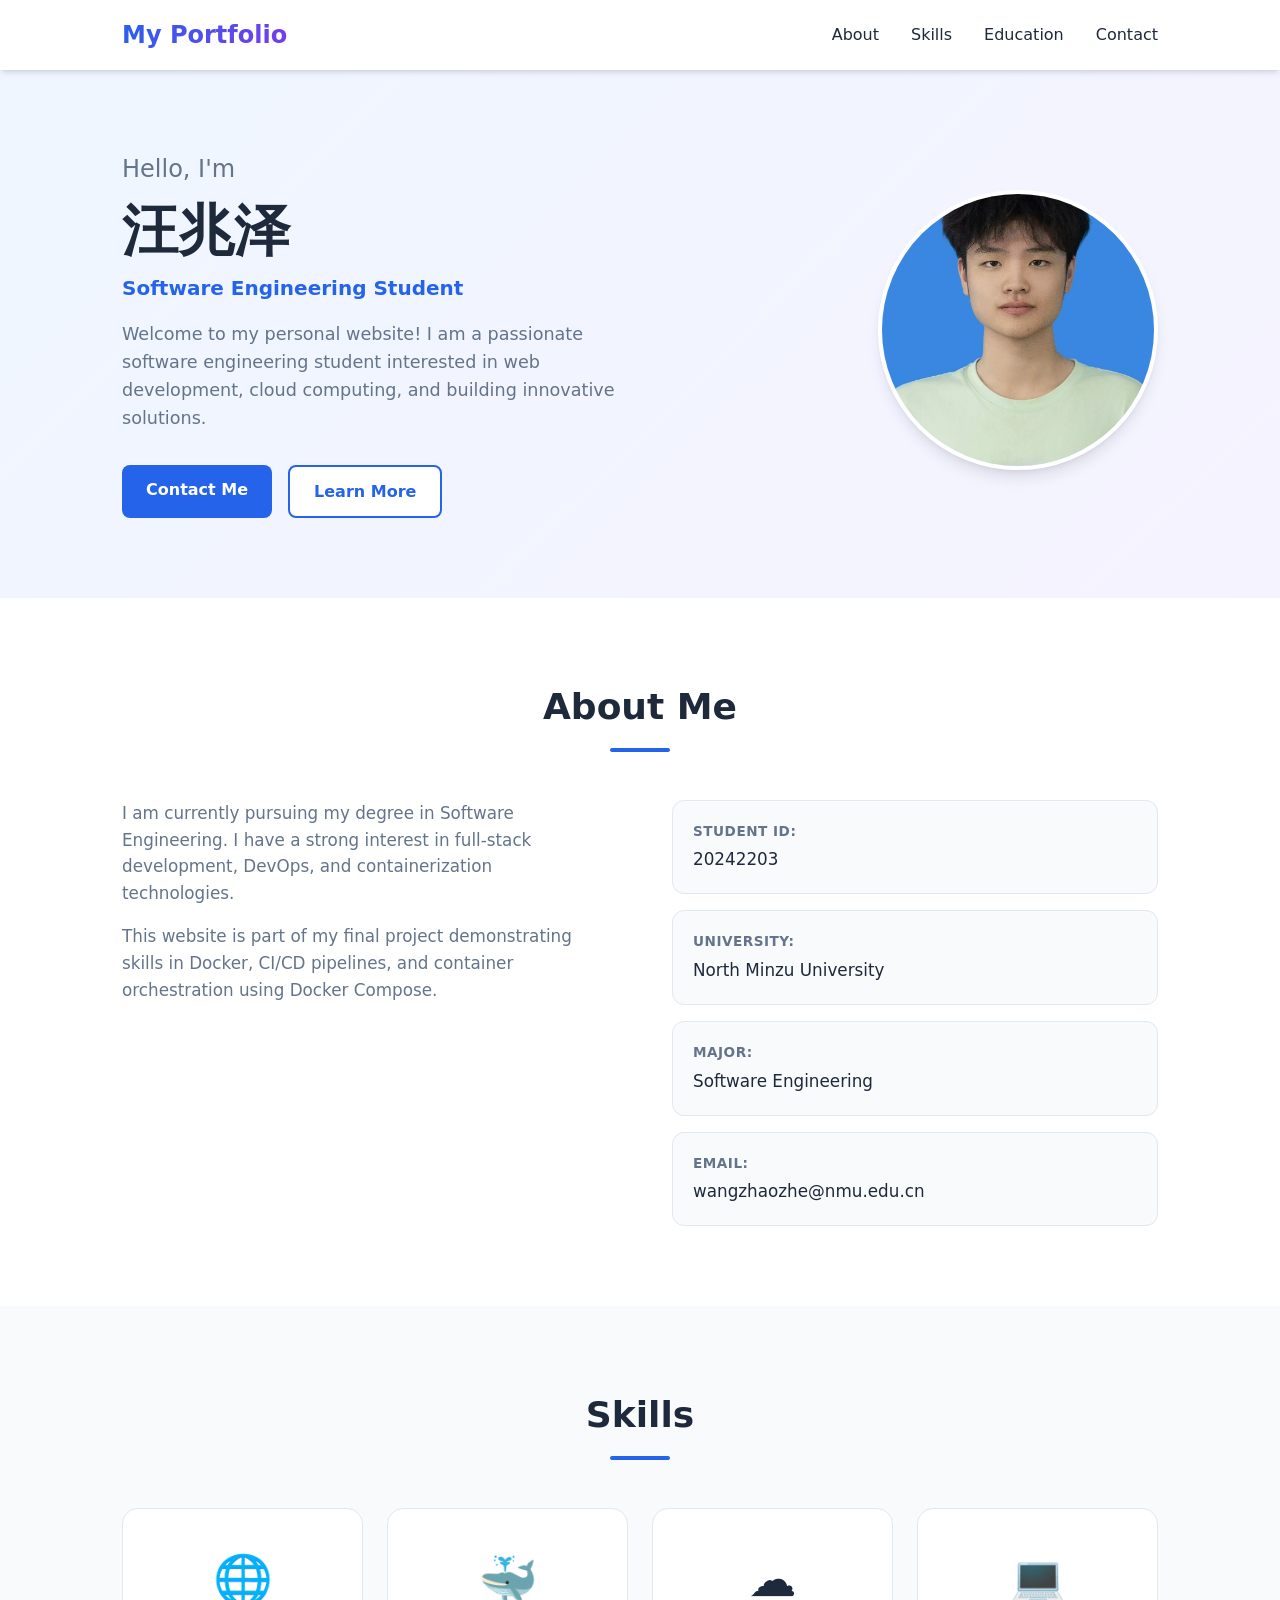
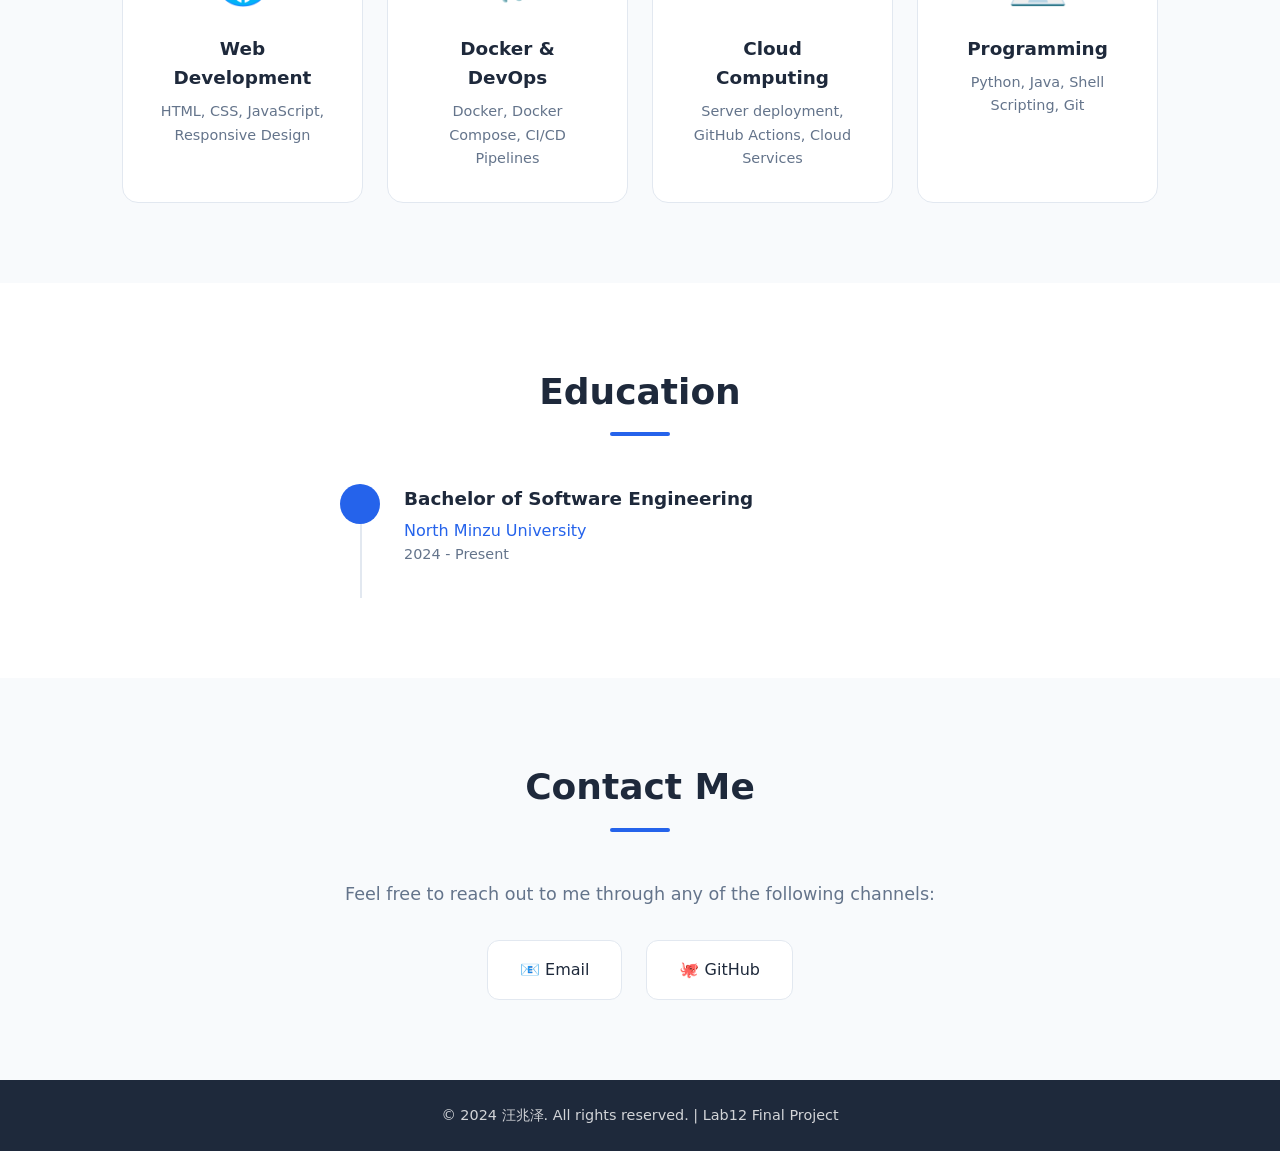
==== personal-website/index.html @ 2caa8584 "Initial commit: Lab12 Final Project - Personal Website + Todo App with Docker Compose" ====
<!DOCTYPE html>
<html lang="en">
<head>
    <meta charset="UTF-8">
    <meta name="viewport" content="width=device-width, initial-scale=1.0">
    <title>My Personal Website</title>
    <link rel="stylesheet" href="style.css">
</head>
<body>
    <header>
        <nav>
            <div class="container">
                <h1 class="logo">My Portfolio</h1>
                <ul class="nav-links">
                    <li><a href="#about">About</a></li>
                    <li><a href="#skills">Skills</a></li>
                    <li><a href="#education">Education</a></li>
                    <li><a href="#contact">Contact</a></li>
                </ul>
            </div>
        </nav>
    </header>

    <section class="hero">
        <div class="container">
            <div class="hero-content">
                <div class="hero-text">
                    <h2>Hello, I'm</h2>
                    <h1>汪兆泽</h1>
                    <p class="subtitle">Software Engineering Student</p>
                    <p class="description">
                        Welcome to my personal website! I am a passionate software engineering student
                        interested in web development, cloud computing, and building innovative solutions.
                    </p>
                    <div class="hero-buttons">
                        <a href="#contact" class="btn btn-primary">Contact Me</a>
                        <a href="#about" class="btn btn-secondary">Learn More</a>
                    </div>
                </div>
                <div class="hero-image">
                    <img src="images/profile.jpg" alt="My Profile Photo" class="profile-img">
                </div>
            </div>
        </div>
    </section>

    <section id="about" class="about">
        <div class="container">
            <h2 class="section-title">About Me</h2>
            <div class="about-content">
                <div class="about-text">
                    <p>
                        I am currently pursuing my degree in Software Engineering.
                        I have a strong interest in full-stack development, DevOps, and containerization technologies.
                    </p>
                    <p>
                        This website is part of my final project demonstrating skills in Docker,
                        CI/CD pipelines, and container orchestration using Docker Compose.
                    </p>
                </div>
                <div class="info-grid">
                    <div class="info-item">
                        <span class="info-label">Student ID:</span>
                        <span class="info-value">20242203</span>
                    </div>
                    <div class="info-item">
                        <span class="info-label">University:</span>
                        <span class="info-value">North Minzu University</span>
                    </div>
                    <div class="info-item">
                        <span class="info-label">Major:</span>
                        <span class="info-value">Software Engineering</span>
                    </div>
                    <div class="info-item">
                        <span class="info-label">Email:</span>
                        <span class="info-value">wangzhaozhe@nmu.edu.cn</span>
                    </div>
                </div>
            </div>
        </div>
    </section>

    <section id="skills" class="skills">
        <div class="container">
            <h2 class="section-title">Skills</h2>
            <div class="skills-grid">
                <div class="skill-card">
                    <div class="skill-icon">🌐</div>
                    <h3>Web Development</h3>
                    <p>HTML, CSS, JavaScript, Responsive Design</p>
                </div>
                <div class="skill-card">
                    <div class="skill-icon">🐳</div>
                    <h3>Docker & DevOps</h3>
                    <p>Docker, Docker Compose, CI/CD Pipelines</p>
                </div>
                <div class="skill-card">
                    <div class="skill-icon">☁️</div>
                    <h3>Cloud Computing</h3>
                    <p>Server deployment, GitHub Actions, Cloud Services</p>
                </div>
                <div class="skill-card">
                    <div class="skill-icon">💻</div>
                    <h3>Programming</h3>
                    <p>Python, Java, Shell Scripting, Git</p>
                </div>
            </div>
        </div>
    </section>

    <section id="education" class="education">
        <div class="container">
            <h2 class="section-title">Education</h2>
            <div class="timeline">
                <div class="timeline-item">
                    <div class="timeline-dot"></div>
                    <div class="timeline-content">
                        <h3>Bachelor of Software Engineering</h3>
                        <p class="timeline-place">North Minzu University</p>
                        <p class="timeline-date">2024 - Present</p>
                    </div>
                </div>
            </div>
        </div>
    </section>

    <section id="contact" class="contact">
        <div class="container">
            <h2 class="section-title">Contact Me</h2>
            <div class="contact-content">
                <p>Feel free to reach out to me through any of the following channels:</p>
                <div class="contact-links">
                    <a href="mailto:wangzhaozhe@nmu.edu.cn" class="contact-link">📧 Email</a>
                    <a href="https://github.com/wangzhaozhe" class="contact-link">🐙 GitHub</a>
                </div>
            </div>
        </div>
    </section>

    <footer>
        <div class="container">
            <p>&copy; 2024 汪兆泽. All rights reserved. | Lab12 Final Project</p>
        </div>
    </footer>
</body>
</html>
---- personal-website/style.css ----
/* ===== Reset & Base ===== */
* {
    margin: 0;
    padding: 0;
    box-sizing: border-box;
}

:root {
    --primary: #2563eb;
    --primary-dark: #1d4ed8;
    --secondary: #64748b;
    --bg: #f8fafc;
    --text: #1e293b;
    --text-light: #64748b;
    --white: #ffffff;
    --border: #e2e8f0;
    --shadow: 0 4px 6px -1px rgba(0, 0, 0, 0.1), 0 2px 4px -2px rgba(0, 0, 0, 0.1);
    --shadow-lg: 0 10px 15px -3px rgba(0, 0, 0, 0.1), 0 4px 6px -4px rgba(0, 0, 0, 0.1);
}

body {
    font-family: 'Segoe UI', system-ui, -apple-system, sans-serif;
    color: var(--text);
    background: var(--bg);
    line-height: 1.6;
}

.container {
    max-width: 1100px;
    margin: 0 auto;
    padding: 0 2rem;
}

/* ===== Navigation ===== */
header {
    background: var(--white);
    box-shadow: var(--shadow);
    position: sticky;
    top: 0;
    z-index: 100;
}

nav {
    padding: 0;
}

nav .container {
    display: flex;
    justify-content: space-between;
    align-items: center;
    padding: 1rem 2rem;
    max-width: 1100px;
    margin: 0 auto;
}

.logo {
    font-size: 1.5rem;
    font-weight: 700;
    background: linear-gradient(135deg, var(--primary), #7c3aed);
    -webkit-background-clip: text;
    -webkit-text-fill-color: transparent;
    background-clip: text;
}

.nav-links {
    display: flex;
    list-style: none;
    gap: 2rem;
}

.nav-links a {
    text-decoration: none;
    color: var(--text);
    font-weight: 500;
    transition: color 0.3s;
    position: relative;
}

.nav-links a:hover {
    color: var(--primary);
}

.nav-links a::after {
    content: '';
    position: absolute;
    bottom: -4px;
    left: 0;
    width: 0;
    height: 2px;
    background: var(--primary);
    transition: width 0.3s;
}

.nav-links a:hover::after {
    width: 100%;
}

/* ===== Hero Section ===== */
.hero {
    padding: 5rem 0;
    background: linear-gradient(135deg, #eff6ff 0%, #f5f3ff 100%);
}

.hero-content {
    display: flex;
    align-items: center;
    gap: 4rem;
}

.hero-text {
    flex: 1;
}

.hero-text h2 {
    font-size: 1.5rem;
    color: var(--secondary);
    font-weight: 500;
}

.hero-text h1 {
    font-size: 3.5rem;
    font-weight: 800;
    color: var(--text);
    margin: 0.5rem 0;
    line-height: 1.2;
}

.subtitle {
    font-size: 1.25rem;
    color: var(--primary);
    font-weight: 600;
    margin-bottom: 1rem;
}

.description {
    font-size: 1.1rem;
    color: var(--text-light);
    margin-bottom: 2rem;
    max-width: 500px;
}

.hero-buttons {
    display: flex;
    gap: 1rem;
}

.btn {
    display: inline-block;
    padding: 0.75rem 1.5rem;
    border-radius: 0.5rem;
    text-decoration: none;
    font-weight: 600;
    transition: all 0.3s;
    cursor: pointer;
    border: none;
}

.btn-primary {
    background: var(--primary);
    color: var(--white);
}

.btn-primary:hover {
    background: var(--primary-dark);
    transform: translateY(-2px);
    box-shadow: var(--shadow-lg);
}

.btn-secondary {
    background: var(--white);
    color: var(--primary);
    border: 2px solid var(--primary);
}

.btn-secondary:hover {
    background: var(--primary);
    color: var(--white);
    transform: translateY(-2px);
    box-shadow: var(--shadow-lg);
}

.hero-image {
    flex-shrink: 0;
}

.profile-img {
    width: 280px;
    height: 280px;
    border-radius: 50%;
    object-fit: cover;
    border: 4px solid var(--white);
    box-shadow: var(--shadow-lg);
}

/* ===== Sections ===== */
section {
    padding: 5rem 0;
}

.section-title {
    font-size: 2.25rem;
    font-weight: 700;
    text-align: center;
    margin-bottom: 3rem;
    position: relative;
}

.section-title::after {
    content: '';
    display: block;
    width: 60px;
    height: 4px;
    background: var(--primary);
    margin: 0.75rem auto 0;
    border-radius: 2px;
}

/* ===== About Section ===== */
.about {
    background: var(--white);
}

.about-content {
    display: flex;
    gap: 4rem;
    align-items: flex-start;
}

.about-text {
    flex: 1;
}

.about-text p {
    margin-bottom: 1rem;
    color: var(--text-light);
    font-size: 1.05rem;
}

.info-grid {
    flex: 1;
    display: grid;
    grid-template-columns: 1fr;
    gap: 1rem;
}

.info-item {
    background: var(--bg);
    padding: 1.25rem;
    border-radius: 0.75rem;
    border: 1px solid var(--border);
}

.info-label {
    display: block;
    font-size: 0.85rem;
    color: var(--secondary);
    font-weight: 600;
    text-transform: uppercase;
    letter-spacing: 0.5px;
    margin-bottom: 0.25rem;
}

.info-value {
    font-size: 1.05rem;
    font-weight: 500;
    color: var(--text);
}

/* ===== Skills Section ===== */
.skills {
    background: var(--bg);
}

.skills-grid {
    display: grid;
    grid-template-columns: repeat(auto-fit, minmax(230px, 1fr));
    gap: 1.5rem;
}

.skill-card {
    background: var(--white);
    padding: 2rem;
    border-radius: 1rem;
    text-align: center;
    border: 1px solid var(--border);
    transition: transform 0.3s, box-shadow 0.3s;
}

.skill-card:hover {
    transform: translateY(-5px);
    box-shadow: var(--shadow-lg);
}

.skill-icon {
    font-size: 3rem;
    margin-bottom: 1rem;
}

.skill-card h3 {
    font-size: 1.15rem;
    margin-bottom: 0.5rem;
    color: var(--text);
}

.skill-card p {
    color: var(--text-light);
    font-size: 0.9rem;
}

/* ===== Education / Timeline ===== */
.education {
    background: var(--white);
}

.timeline {
    max-width: 600px;
    margin: 0 auto;
    position: relative;
}

.timeline::before {
    content: '';
    position: absolute;
    left: 20px;
    top: 0;
    bottom: 0;
    width: 2px;
    background: var(--border);
}

.timeline-item {
    display: flex;
    gap: 1.5rem;
    position: relative;
    padding-bottom: 2rem;
}

.timeline-dot {
    width: 40px;
    height: 40px;
    border-radius: 50%;
    background: var(--primary);
    flex-shrink: 0;
    position: relative;
    z-index: 1;
}

.timeline-content h3 {
    font-size: 1.15rem;
    margin-bottom: 0.25rem;
}

.timeline-place {
    color: var(--primary);
    font-weight: 500;
}

.timeline-date {
    color: var(--text-light);
    font-size: 0.9rem;
}

/* ===== Contact ===== */
.contact {
    background: var(--bg);
}

.contact-content {
    text-align: center;
}

.contact-content p {
    color: var(--text-light);
    margin-bottom: 2rem;
    font-size: 1.1rem;
}

.contact-links {
    display: flex;
    justify-content: center;
    gap: 1.5rem;
    flex-wrap: wrap;
}

.contact-link {
    display: inline-block;
    padding: 1rem 2rem;
    background: var(--white);
    border-radius: 0.75rem;
    text-decoration: none;
    color: var(--text);
    font-weight: 500;
    border: 1px solid var(--border);
    transition: all 0.3s;
}

.contact-link:hover {
    border-color: var(--primary);
    color: var(--primary);
    transform: translateY(-3px);
    box-shadow: var(--shadow-lg);
}

/* ===== Footer ===== */
footer {
    background: var(--text);
    color: var(--white);
    padding: 1.5rem 0;
    text-align: center;
}

footer p {
    font-size: 0.9rem;
    opacity: 0.8;
}

/* ===== Responsive ===== */
@media (max-width: 768px) {
    .hero-content {
        flex-direction: column-reverse;
        text-align: center;
        gap: 2rem;
    }

    .hero-text h1 {
        font-size: 2.5rem;
    }

    .description {
        max-width: 100%;
    }

    .hero-buttons {
        justify-content: center;
    }

    .nav-links {
        display: none;
    }

    .about-content {
        flex-direction: column;
    }

    .skills-grid {
        grid-template-columns: 1fr 1fr;
    }
}

@media (max-width: 480px) {
    .skills-grid {
        grid-template-columns: 1fr;
    }

    .hero-text h1 {
        font-size: 2rem;
    }

    section {
        padding: 3rem 0;
    }
}
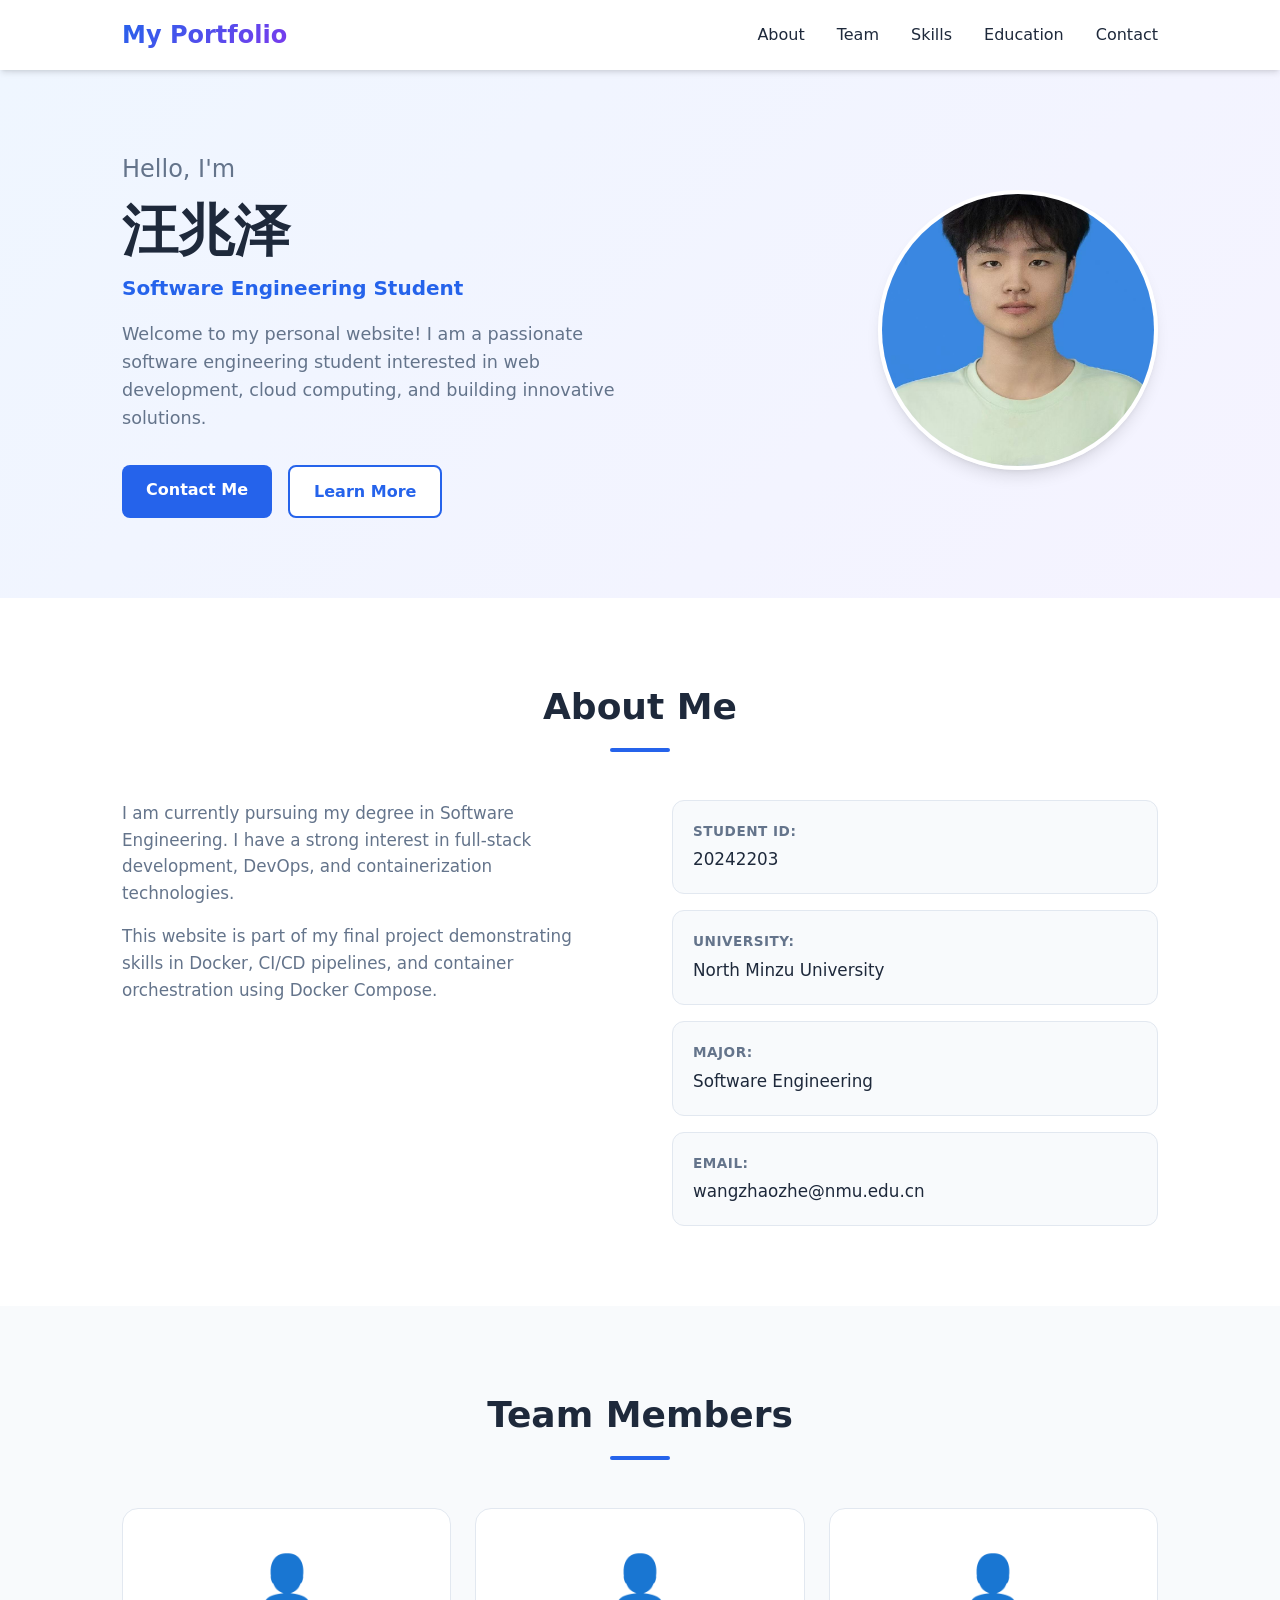
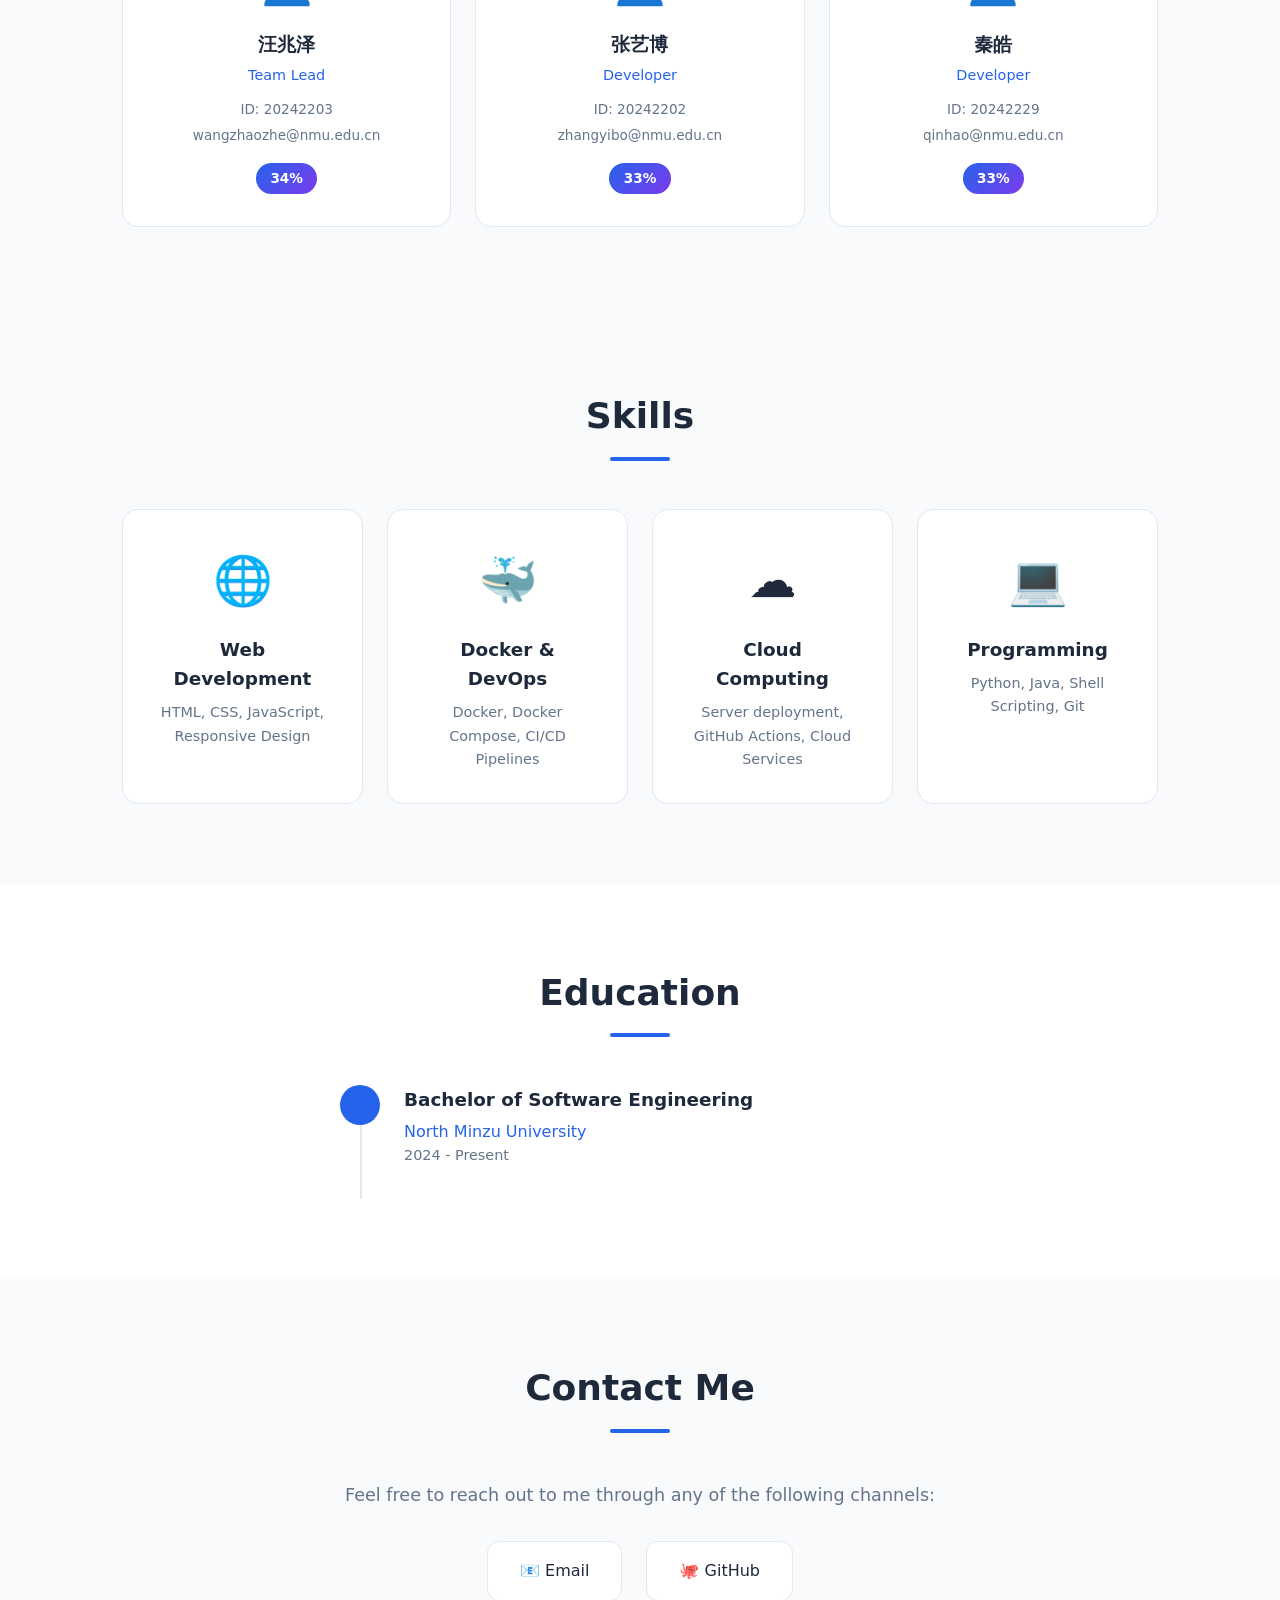
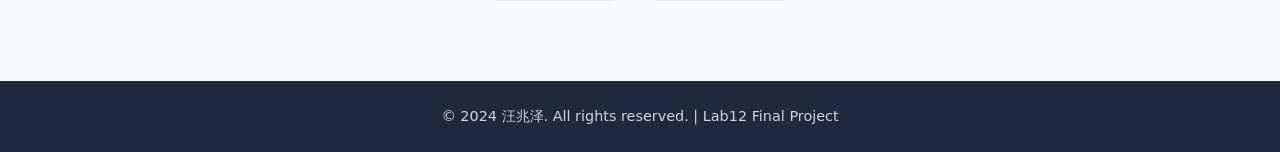
==== commit d732ee1a: "feat: add team members (张艺博 20242202, 秦皓 20242229) to README and personal website" ====
--- a/personal-website/index.html
+++ b/personal-website/index.html
@@ -11,8 +11,14 @@
         <nav>
             <div class="container">
                 <h1 class="logo">My Portfolio</h1>
+                <button class="hamburger" aria-label="Toggle navigation">
+                    <span></span>
+                    <span></span>
+                    <span></span>
+                </button>
                 <ul class="nav-links">
                     <li><a href="#about">About</a></li>
+                    <li><a href="#team">Team</a></li>
                     <li><a href="#skills">Skills</a></li>
                     <li><a href="#education">Education</a></li>
                     <li><a href="#contact">Contact</a></li>
@@ -80,6 +86,38 @@
         </div>
     </section>
 
+    <section id="team" class="team">
+        <div class="container">
+            <h2 class="section-title">Team Members</h2>
+            <div class="team-grid">
+                <div class="team-card">
+                    <div class="team-avatar">👤</div>
+                    <h3>汪兆泽</h3>
+                    <p class="team-role">Team Lead</p>
+                    <p class="team-id">ID: 20242203</p>
+                    <p class="team-email">wangzhaozhe@nmu.edu.cn</p>
+                    <span class="team-contribution">34%</span>
+                </div>
+                <div class="team-card">
+                    <div class="team-avatar">👤</div>
+                    <h3>张艺博</h3>
+                    <p class="team-role">Developer</p>
+                    <p class="team-id">ID: 20242202</p>
+                    <p class="team-email">zhangyibo@nmu.edu.cn</p>
+                    <span class="team-contribution">33%</span>
+                </div>
+                <div class="team-card">
+                    <div class="team-avatar">👤</div>
+                    <h3>秦皓</h3>
+                    <p class="team-role">Developer</p>
+                    <p class="team-id">ID: 20242229</p>
+                    <p class="team-email">qinhao@nmu.edu.cn</p>
+                    <span class="team-contribution">33%</span>
+                </div>
+            </div>
+        </div>
+    </section>
+
     <section id="skills" class="skills">
         <div class="container">
             <h2 class="section-title">Skills</h2>
@@ -131,7 +169,7 @@
                 <p>Feel free to reach out to me through any of the following channels:</p>
                 <div class="contact-links">
                     <a href="mailto:wangzhaozhe@nmu.edu.cn" class="contact-link">📧 Email</a>
-                    <a href="https://github.com/wangzhaozhe" class="contact-link">🐙 GitHub</a>
+                    <a href="https://github.com/wangzhaoze123" class="contact-link">🐙 GitHub</a>
                 </div>
             </div>
         </div>
@@ -142,5 +180,35 @@
             <p>&copy; 2024 汪兆泽. All rights reserved. | Lab12 Final Project</p>
         </div>
     </footer>
+
+    <script>
+        // Mobile hamburger menu toggle
+        const hamburger = document.querySelector('.hamburger');
+        const navLinks = document.querySelector('.nav-links');
+
+        hamburger.addEventListener('click', () => {
+            hamburger.classList.toggle('active');
+            navLinks.classList.toggle('active');
+        });
+
+        // Close menu when a nav link is clicked (mobile)
+        navLinks.querySelectorAll('a').forEach(link => {
+            link.addEventListener('click', () => {
+                hamburger.classList.remove('active');
+                navLinks.classList.remove('active');
+            });
+        });
+
+        // Smooth scroll for anchor links
+        document.querySelectorAll('a[href^="#"]').forEach(anchor => {
+            anchor.addEventListener('click', function(e) {
+                e.preventDefault();
+                const target = document.querySelector(this.getAttribute('href'));
+                if (target) {
+                    target.scrollIntoView({ behavior: 'smooth' });
+                }
+            });
+        });
+    </script>
 </body>
 </html>
--- a/personal-website/style.css
+++ b/personal-website/style.css
@@ -62,6 +62,41 @@
     background-clip: text;
 }
 
+/* ===== Hamburger Menu ===== */
+.hamburger {
+    display: none;
+    flex-direction: column;
+    justify-content: space-between;
+    width: 28px;
+    height: 22px;
+    background: none;
+    border: none;
+    cursor: pointer;
+    padding: 0;
+    z-index: 101;
+}
+
+.hamburger span {
+    display: block;
+    width: 100%;
+    height: 3px;
+    background: var(--text);
+    border-radius: 3px;
+    transition: all 0.3s ease;
+}
+
+.hamburger.active span:nth-child(1) {
+    transform: translateY(9.5px) rotate(45deg);
+}
+
+.hamburger.active span:nth-child(2) {
+    opacity: 0;
+}
+
+.hamburger.active span:nth-child(3) {
+    transform: translateY(-9.5px) rotate(-45deg);
+}
+
 .nav-links {
     display: flex;
     list-style: none;
@@ -266,6 +301,68 @@
     color: var(--text);
 }
 
+/* ===== Team Section ===== */
+.team {
+    background: var(--bg);
+}
+
+.team-grid {
+    display: grid;
+    grid-template-columns: repeat(auto-fit, minmax(250px, 1fr));
+    gap: 1.5rem;
+}
+
+.team-card {
+    background: var(--white);
+    padding: 2rem;
+    border-radius: 1rem;
+    text-align: center;
+    border: 1px solid var(--border);
+    transition: transform 0.3s, box-shadow 0.3s;
+    position: relative;
+}
+
+.team-card:hover {
+    transform: translateY(-5px);
+    box-shadow: var(--shadow-lg);
+}
+
+.team-avatar {
+    font-size: 3rem;
+    margin-bottom: 0.75rem;
+}
+
+.team-card h3 {
+    font-size: 1.2rem;
+    font-weight: 600;
+    color: var(--text);
+    margin-bottom: 0.25rem;
+}
+
+.team-role {
+    color: var(--primary);
+    font-weight: 500;
+    font-size: 0.9rem;
+    margin-bottom: 0.75rem;
+}
+
+.team-id, .team-email {
+    font-size: 0.85rem;
+    color: var(--text-light);
+    margin-bottom: 0.25rem;
+}
+
+.team-contribution {
+    display: inline-block;
+    margin-top: 0.75rem;
+    padding: 0.3rem 0.9rem;
+    background: linear-gradient(135deg, var(--primary), #7c3aed);
+    color: white;
+    border-radius: 2rem;
+    font-size: 0.85rem;
+    font-weight: 600;
+}
+
 /* ===== Skills Section ===== */
 .skills {
     background: var(--bg);
@@ -434,8 +531,34 @@
         justify-content: center;
     }
 
+    /* Mobile hamburger menu */
+    .hamburger {
+        display: flex;
+    }
+
     .nav-links {
-        display: none;
+        position: fixed;
+        top: 0;
+        right: -100%;
+        width: 70%;
+        max-width: 320px;
+        height: 100vh;
+        background: var(--white);
+        flex-direction: column;
+        justify-content: center;
+        align-items: center;
+        gap: 2rem;
+        box-shadow: var(--shadow-lg);
+        transition: right 0.3s ease;
+        z-index: 100;
+    }
+
+    .nav-links.active {
+        right: 0;
+    }
+
+    .nav-links a {
+        font-size: 1.2rem;
     }
 
     .about-content {
